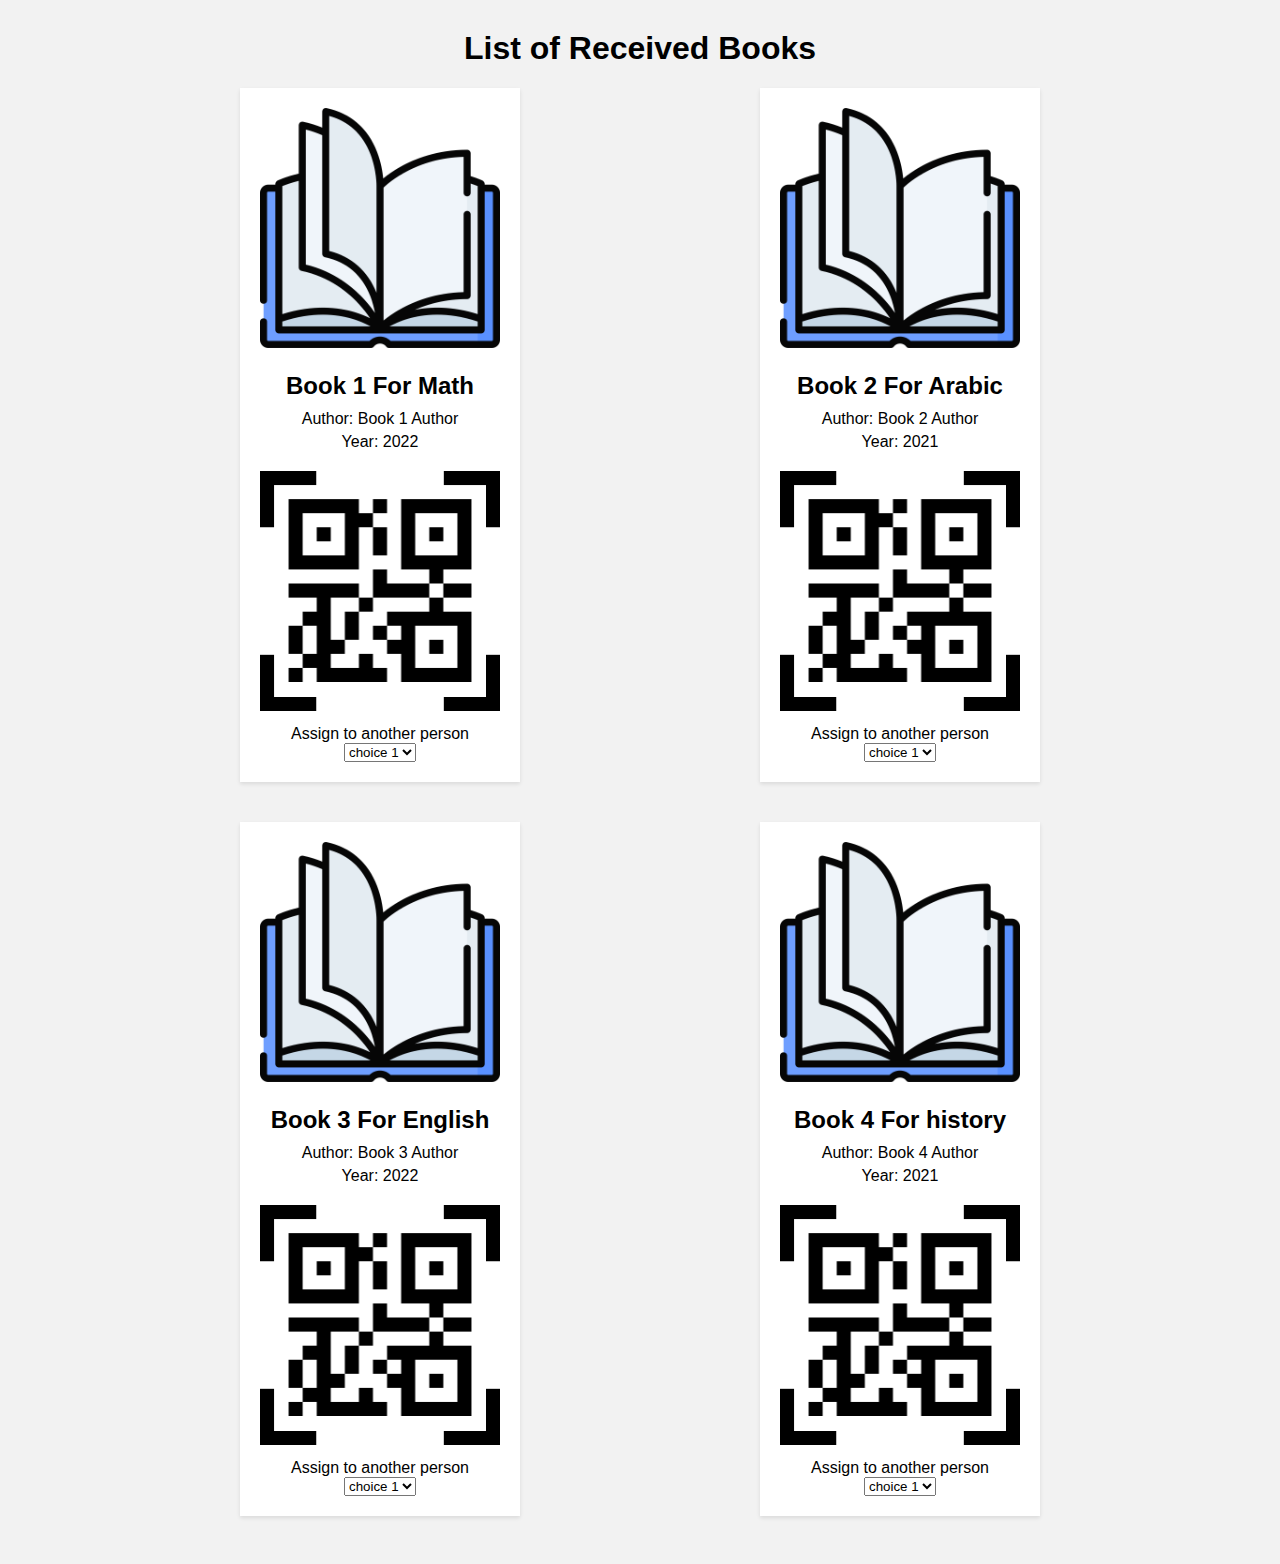
==== book.html @ fd67e355 "ui Enhancement and add some pages" ====
<!DOCTYPE html>
<html>
  <head>
    <title>List of Received Books</title>
    <!-- Link to CSS stylesheet -->
    <link rel="stylesheet" type="text/css" href="books.css" />
  </head>
  <body>
    <h1>List of Received Books</h1>
    <!-- Container for the book list -->
    <div class="book-list">
      <!-- Book 1 -->
      <div class="book">
        <img src="Images/open-book.png" alt="Book 1" />
        <h2>Book 1 For Math</h2>
        <p>Author: Book 1 Author</p>
        <p>Year: 2022</p>
        <!-- QR code for Book 1 -->
        <div class="qr-code">
          <img src="Images/bookQR.png" alt="Book 1 QR code" />
        </div>
        <!-- <label for="checkbox">Check Input:</label> -->
        <!-- <input type="checkbox" id="checkbox" name="checkbox" /> -->
        <label for="assign">Assign to another person</label>
        <select id="school" name="school">
          <option value="school">choice 1</option>
          <option value="free">choice 2</option>
          <option value="center">choice 3</option>
        </select>
      </div>
      <!-- Book 2 -->
      <div class="book">
        <img src="Images/open-book.png" alt="Book 2" />
        <h2>Book 2 For Arabic</h2>
        <p>Author: Book 2 Author</p>
        <p>Year: 2021</p>
        <!-- QR code for Book 2 -->
        <div class="qr-code">
          <img src="Images/bookQR.png" alt="Book 2 QR code" />
        </div>
        <label for="assign">Assign to another person</label>
        <select id="school" name="school">
          <option value="school">choice 1</option>
          <option value="free">choice 2</option>
          <option value="center">choice 3</option>
        </select>
      </div>

      <div class="book">
        <img src="Images/open-book.png" alt="Book 3" />
        <h2>Book 3 For English</h2>
        <p>Author: Book 3 Author</p>
        <p>Year: 2022</p>
        <!-- QR code for Book 2 -->
        <div class="qr-code">
          <img src="Images/bookQR.png" alt="Book 2 QR code" />
        </div>
        <label for="assign">Assign to another person</label>
        <select id="school" name="school">
          <option value="school">choice 1</option>
          <option value="free">choice 2</option>
          <option value="center">choice 3</option>
        </select>
      </div>
      <div class="book">
        <img src="Images/open-book.png" alt="Book 2" />
        <h2>Book 4 For history</h2>
        <p>Author: Book 4 Author</p>
        <p>Year: 2021</p>
        <!-- QR code for Book 2 -->
        <div class="qr-code">
          <img src="Images/bookQR.png" alt="Book 2 QR code" />
        </div>
        <label for="assign">Assign to another person</label>
        <select id="school" name="school">
          <option value="school">choice 1</option>
          <option value="free">choice 2</option>
          <option value="center">choice 3</option>
        </select>
      </div>
      <!-- Add more books here -->
    </div>
  </body>
</html>
---- books.css ----
/* Set global styles */
body {
	font-family: Arial, sans-serif;
	background-color: #f2f2f2;
}

h1 {
	text-align: center;
	margin-top: 30px;
}

/* Style for book list container */
.book-list {
	max-width: 800px;
	margin: 0 auto;
	display: flex;
	flex-wrap: wrap;
	justify-content: space-between;
	align-items: center;
}

/* Style for each book item */
.book {
	width: 30%;
	margin-bottom: 40px;
	background-color: #fff;
	box-shadow: 0px 2px 4px rgba(0, 0, 0, 0.1);
	padding: 20px;
	text-align: center;
}

.book img {
	max-width: 100%;
	height: auto;
	margin-bottom: 10px;
}

.book h2 {
	font-size: 24px;
	margin: 10px 0;
}

.book p {
	margin: 5px 0;
	font-size: 16px;
}

/* Style for QR code container */
.qr-code {
	margin-top: 20px;
}
.qr-code img {
	max-width: 100%;
	height: auto;
}
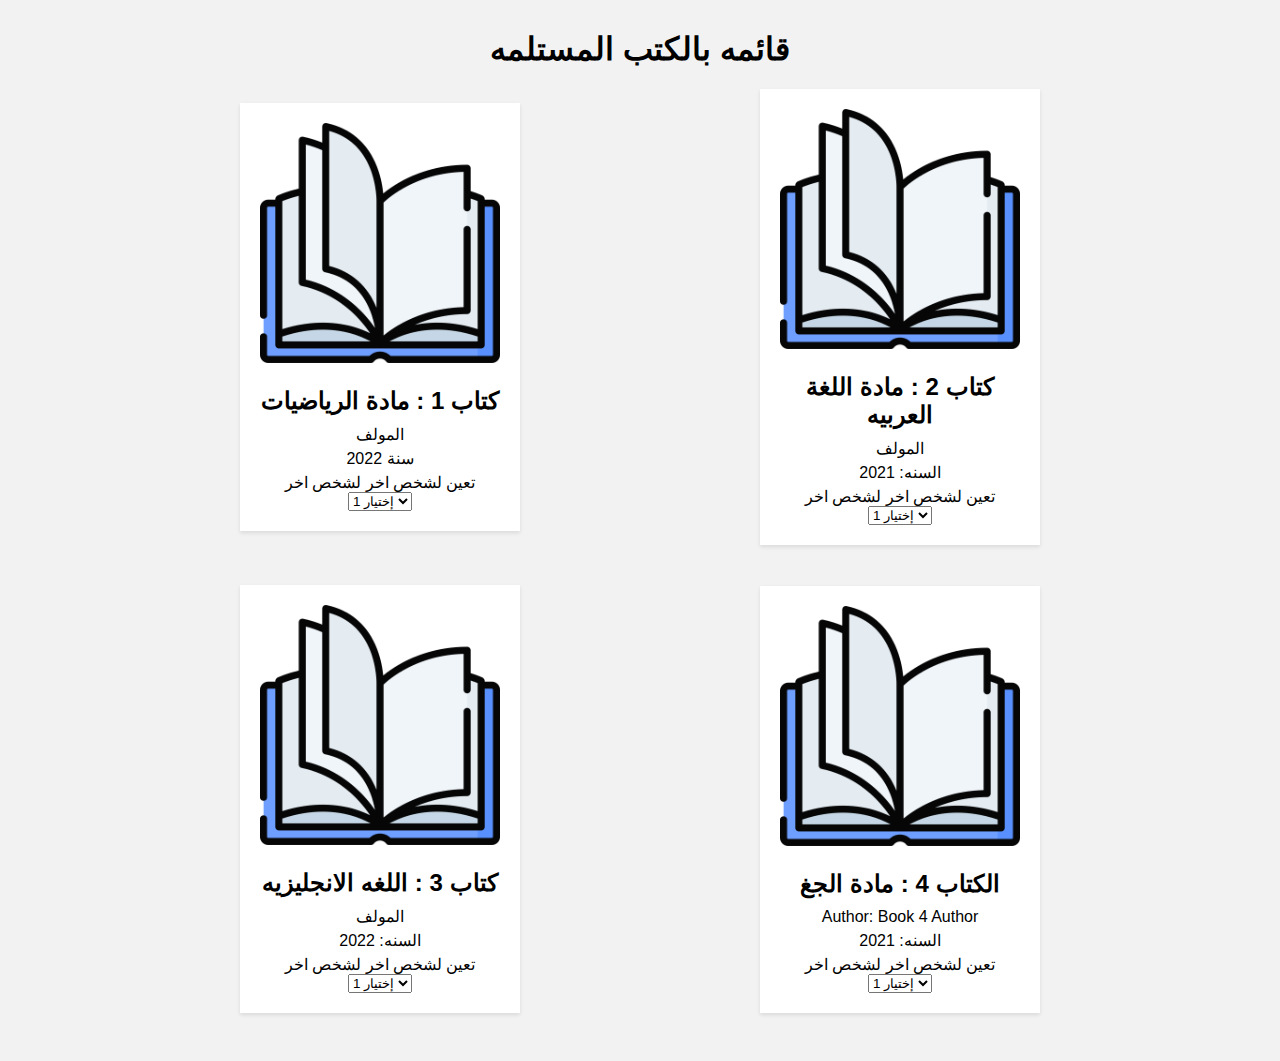
==== commit ab083c21: "change language and and documents page" ====
--- a/book.html
+++ b/book.html
@@ -1,81 +1,81 @@
 <!DOCTYPE html>
 <html>
   <head>
-    <title>List of Received Books</title>
+    <title>قائمه بالكتب المستلمه</title>
     <!-- Link to CSS stylesheet -->
     <link rel="stylesheet" type="text/css" href="books.css" />
   </head>
   <body>
-    <h1>List of Received Books</h1>
+    <h1>قائمه بالكتب المستلمه</h1>
     <!-- Container for the book list -->
     <div class="book-list">
       <!-- Book 1 -->
       <div class="book">
         <img src="Images/open-book.png" alt="Book 1" />
-        <h2>Book 1 For Math</h2>
-        <p>Author: Book 1 Author</p>
-        <p>Year: 2022</p>
+        <h2>كتاب 1 : مادة الرياضيات</h2>
+        <p>المولف</p>
+        <p>سنة 2022</p>
         <!-- QR code for Book 1 -->
-        <div class="qr-code">
+        <!-- <div class="qr-code">
           <img src="Images/bookQR.png" alt="Book 1 QR code" />
-        </div>
+        </div> -->
         <!-- <label for="checkbox">Check Input:</label> -->
         <!-- <input type="checkbox" id="checkbox" name="checkbox" /> -->
-        <label for="assign">Assign to another person</label>
+        <label for="assign">تعين لشخص اخر لشخص اخر</label>
         <select id="school" name="school">
-          <option value="school">choice 1</option>
-          <option value="free">choice 2</option>
-          <option value="center">choice 3</option>
+          <option value="school">إختيار 1</option>
+          <option value="free">إختيار 2</option>
+          <option value="center">إختيار 3</option>
         </select>
       </div>
       <!-- Book 2 -->
       <div class="book">
         <img src="Images/open-book.png" alt="Book 2" />
-        <h2>Book 2 For Arabic</h2>
-        <p>Author: Book 2 Author</p>
-        <p>Year: 2021</p>
+        <h2>كتاب 2 : مادة اللغة العربيه</h2>
+        <p>المولف</p>
+        <p>السنه: 2021</p>
         <!-- QR code for Book 2 -->
-        <div class="qr-code">
+        <!-- <div class="qr-code">
           <img src="Images/bookQR.png" alt="Book 2 QR code" />
-        </div>
-        <label for="assign">Assign to another person</label>
+        </div> -->
+        <label for="assign">تعين لشخص اخر لشخص اخر</label>
         <select id="school" name="school">
-          <option value="school">choice 1</option>
-          <option value="free">choice 2</option>
-          <option value="center">choice 3</option>
+          <option value="school">إختيار 1</option>
+          <option value="free">إختيار 2</option>
+          <option value="center">إختيار 3</option>
         </select>
       </div>
 
       <div class="book">
         <img src="Images/open-book.png" alt="Book 3" />
-        <h2>Book 3 For English</h2>
-        <p>Author: Book 3 Author</p>
-        <p>Year: 2022</p>
+        <h2>كتاب 3 : اللغه الانجليزيه</h2>
+        <p>المولف</p>
+        <p>السنه: 2022</p>
         <!-- QR code for Book 2 -->
-        <div class="qr-code">
+        <!-- <div class="qr-code">
           <img src="Images/bookQR.png" alt="Book 2 QR code" />
-        </div>
-        <label for="assign">Assign to another person</label>
+        </div> -->
+        <label for="assign">تعين لشخص اخر لشخص اخر</label>
         <select id="school" name="school">
-          <option value="school">choice 1</option>
-          <option value="free">choice 2</option>
-          <option value="center">choice 3</option>
+          <option value="school">إختيار 1</option>
+          <option value="free">إختيار 2</option>
+          <option value="center">إختيار 3</option>
         </select>
       </div>
       <div class="book">
         <img src="Images/open-book.png" alt="Book 2" />
-        <h2>Book 4 For history</h2>
+        <h2>الكتاب 4 : مادة الجغ</h2>
         <p>Author: Book 4 Author</p>
-        <p>Year: 2021</p>
+        <p>السنه: 2021</p>
         <!-- QR code for Book 2 -->
-        <div class="qr-code">
+        <!-- <div class="qr-code">
           <img src="Images/bookQR.png" alt="Book 2 QR code" />
-        </div>
-        <label for="assign">Assign to another person</label>
+        </div> -->
+        <label for="assign">تعين لشخص اخر لشخص اخر</label>
         <select id="school" name="school">
-          <option value="school">choice 1</option>
-          <option value="free">choice 2</option>
-          <option value="center">choice 3</option>
+          <option value="school">إختيار 1</option>
+          <option value="free">إختيار 2</option>
+          <option value="center">إختيار 3</option>
         </select>
       </div>
       <!-- Add more books here -->
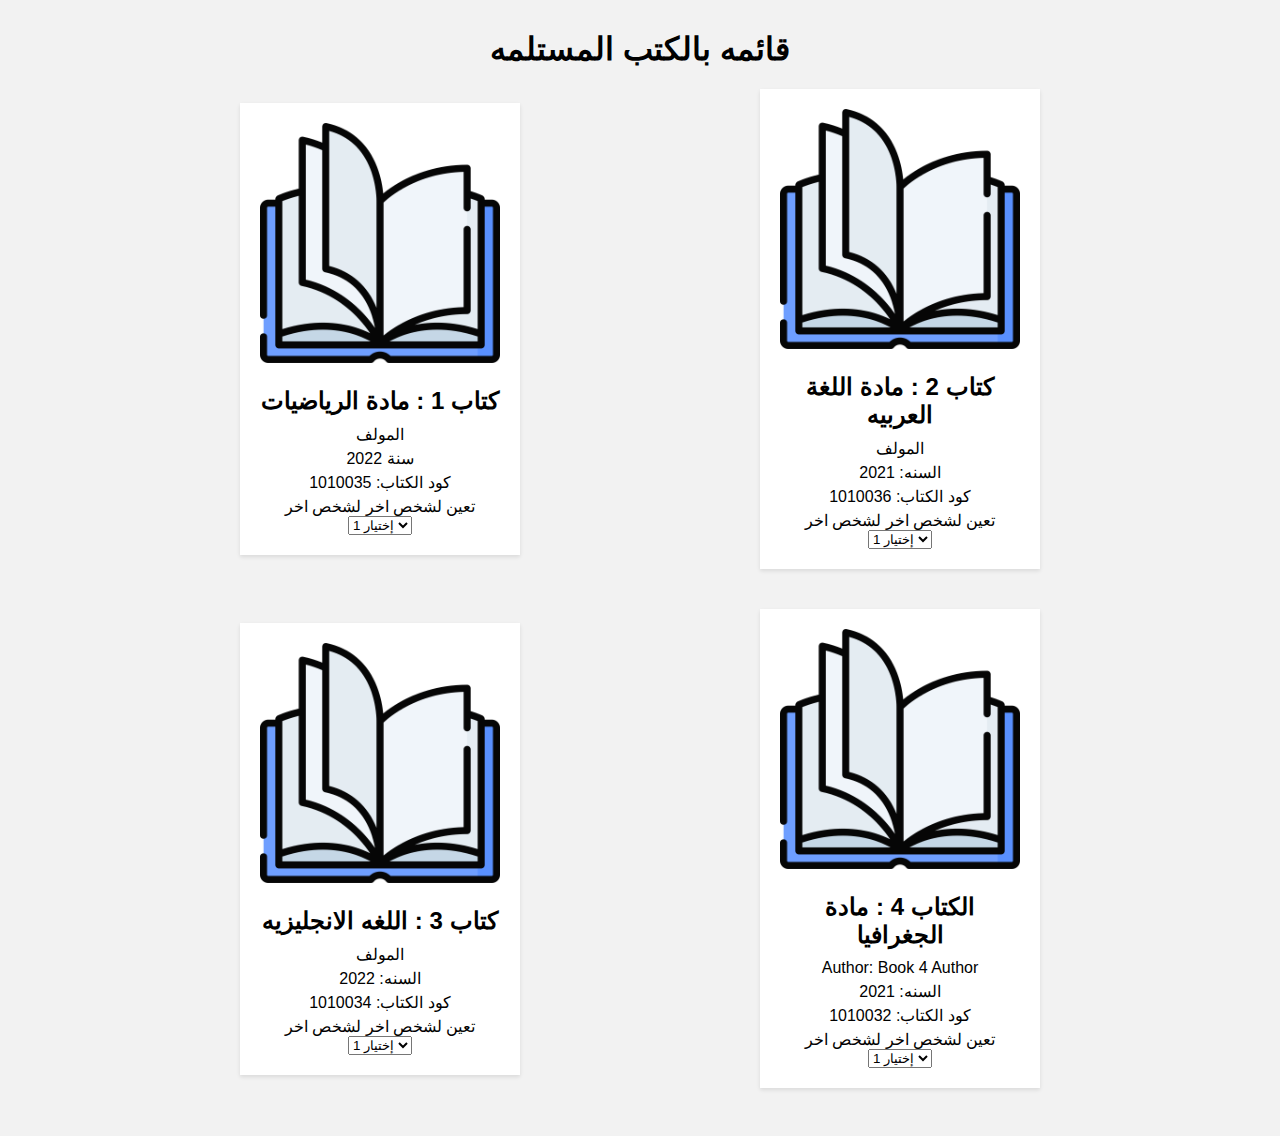
==== commit 12db5aeb: "Apply Changes" ====
--- a/book.html
+++ b/book.html
@@ -15,12 +15,7 @@
         <h2>كتاب 1 : مادة الرياضيات</h2>
         <p>المولف</p>
         <p>سنة 2022</p>
-        <!-- QR code for Book 1 -->
-        <!-- <div class="qr-code">
-          <img src="Images/bookQR.png" alt="Book 1 QR code" />
-        </div> -->
-        <!-- <label for="checkbox">Check Input:</label> -->
-        <!-- <input type="checkbox" id="checkbox" name="checkbox" /> -->
+        <p>كود الكتاب: 1010035</p>
         <label for="assign">تعين لشخص اخر لشخص اخر</label>
         <select id="school" name="school">
           <option value="school">إختيار 1</option>
@@ -34,6 +29,7 @@
         <h2>كتاب 2 : مادة اللغة العربيه</h2>
         <p>المولف</p>
         <p>السنه: 2021</p>
+        <p>كود الكتاب: 1010036</p>
         <!-- QR code for Book 2 -->
         <!-- <div class="qr-code">
           <img src="Images/bookQR.png" alt="Book 2 QR code" />
@@ -51,6 +47,7 @@
         <h2>كتاب 3 : اللغه الانجليزيه</h2>
         <p>المولف</p>
         <p>السنه: 2022</p>
+        <p>كود الكتاب: 1010034</p>
         <!-- QR code for Book 2 -->
         <!-- <div class="qr-code">
           <img src="Images/bookQR.png" alt="Book 2 QR code" />
@@ -64,9 +61,11 @@
       </div>
       <div class="book">
         <img src="Images/open-book.png" alt="Book 2" />
-        <h2>الكتاب 4 : مادة الجغ</h2>
+        <h2>الكتاب 4 : مادة الجغرافيا</h2>
         <p>Author: Book 4 Author</p>
         <p>السنه: 2021</p>
+        <p>كود الكتاب: 1010032</p>
+
         <!-- QR code for Book 2 -->
         <!-- <div class="qr-code">
           <img src="Images/bookQR.png" alt="Book 2 QR code" />
